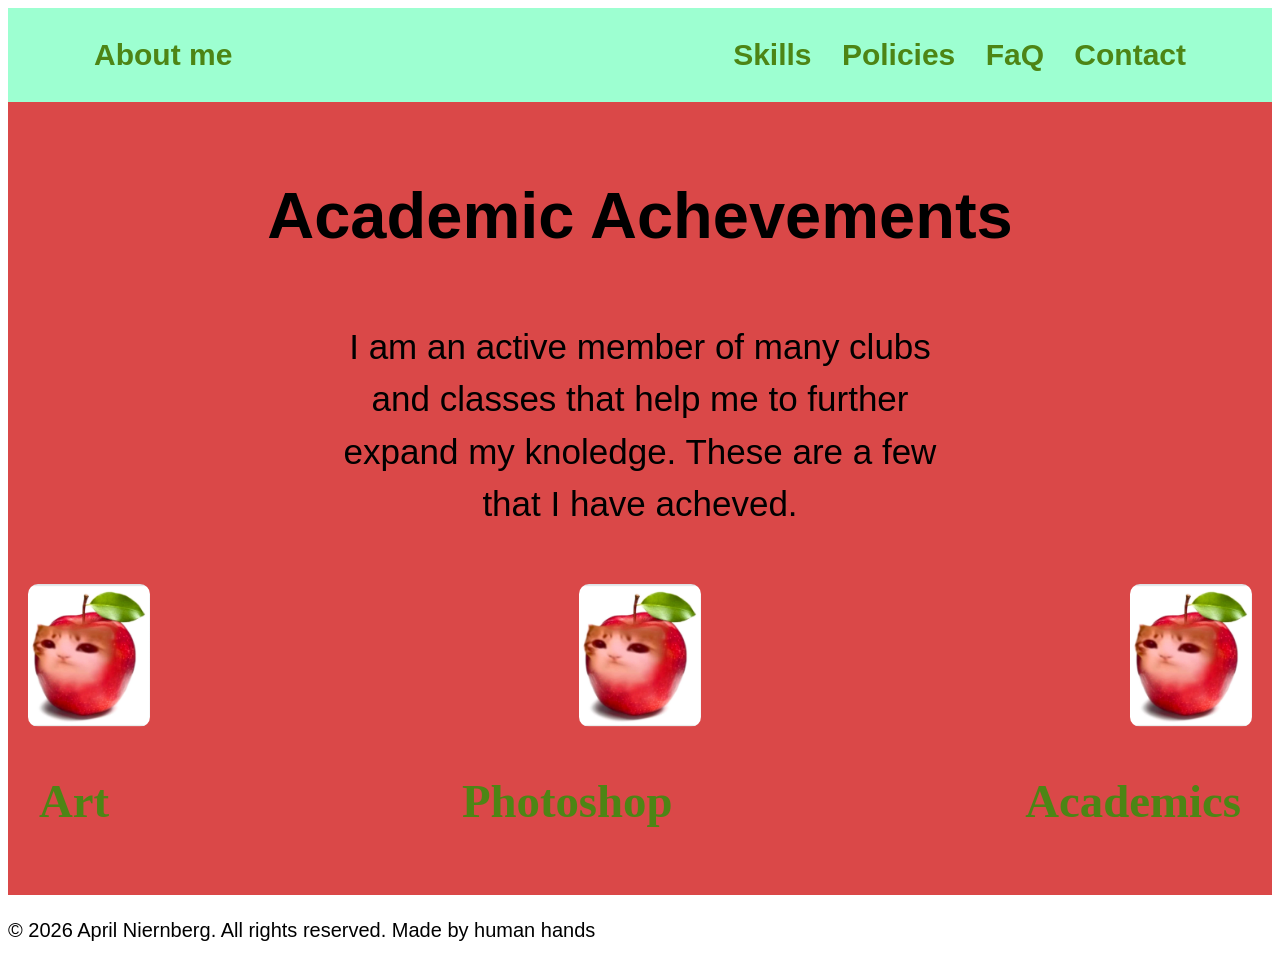
==== academics.htm @ 45ed94e7 "Finished (with placeholders) Art, Photoshop, and Academics!" ====
<!DOCTYPE html>
<html lang="en">
<head>
    <meta charset="UTF-8">
    <meta name="viewport" content="width=device-width, initial-scale=1.0">
    <link rel="stylesheet" href="style.css">
    <title>Academic Achevements</title>
</head>
<body>
    <header>
        <h1 style="text-align: left; float: left; padding-left: 65px"><a href="index.html">About me</a></h1>
        <h1 style="text-align: right; padding-right: 65px"><a href="skills.html">Skills</a> <a href="policies.html">Policies</a> <a href="faq.html">FaQ</a> <a href="contact.html">Contact</a></h1></h1>
    </header>
<main>
        <h1 style="font-size: 65px; text-align: center; padding-top: 1%; ">Academic Achevements</h1>
        <p style="font-size: 35px; text-align: center; padding-top: 2%; padding-left:25%; padding-right: 25%;">I am an active member of many clubs and classes that help me to further expand my knoledge. These are a few that I have acheved.</p>
    <br>
        <div class="art" style="display: flex; justify-content: space-between;"> 
        <img src="pics/catpple.jpg" style="width: 10%; height: auto; border-radius: 10px;" alt=image> 
        <img src="pics/catpple.jpg" style="width: 10%; height: auto; border-radius: 10px;" alt=image> 
        <img src="pics/catpple.jpg" style="width: 10%; height: auto; border-radius: 10px;" alt=image>  
    </div>
    <div style="font-size: 40px; display: flex; justify-content: space-between; align-items: center;"> 
        <h3><a href="art.htm">Art</a></h3> 
        <h3><a href="photoshop.htm">Photoshop</a></h3> 
        <h3><a href="academics.htm">Academics</a></h3> 
    </div>
    
</main>
    <footer>
        <p>&copy; 2026 April Niernberg. All rights reserved. Made by human hands</p>
    </footer>
</body>
</html>
---- style.css ----
header {
    padding: 10px;
    background-color: #9dffd1;
    text-align: center;}

main {
    padding: 20px;
    background-color: #da4848;
    }

p {
    font-size: 20px;
    line-height: 1.5;
    font-family: trebuchet ms, sans-serif;
}

footer {
    font-family: Arial, sans-serif;
}

h1 {
    font-family: trebuchet ms, sans-serif;
    font-size: 30px;
    font-weight: bold;
}

a {
    text-decoration: none;
    color: #4d8515;
    padding: 11px;
}

a:hover {
    color: #000000;
    background-color: #9dffd1;
    border-radius: 5px;
}

nav {
    background-color: #eb3bb1;
    float: left;
    height: 700px;
    width: 42%;
}
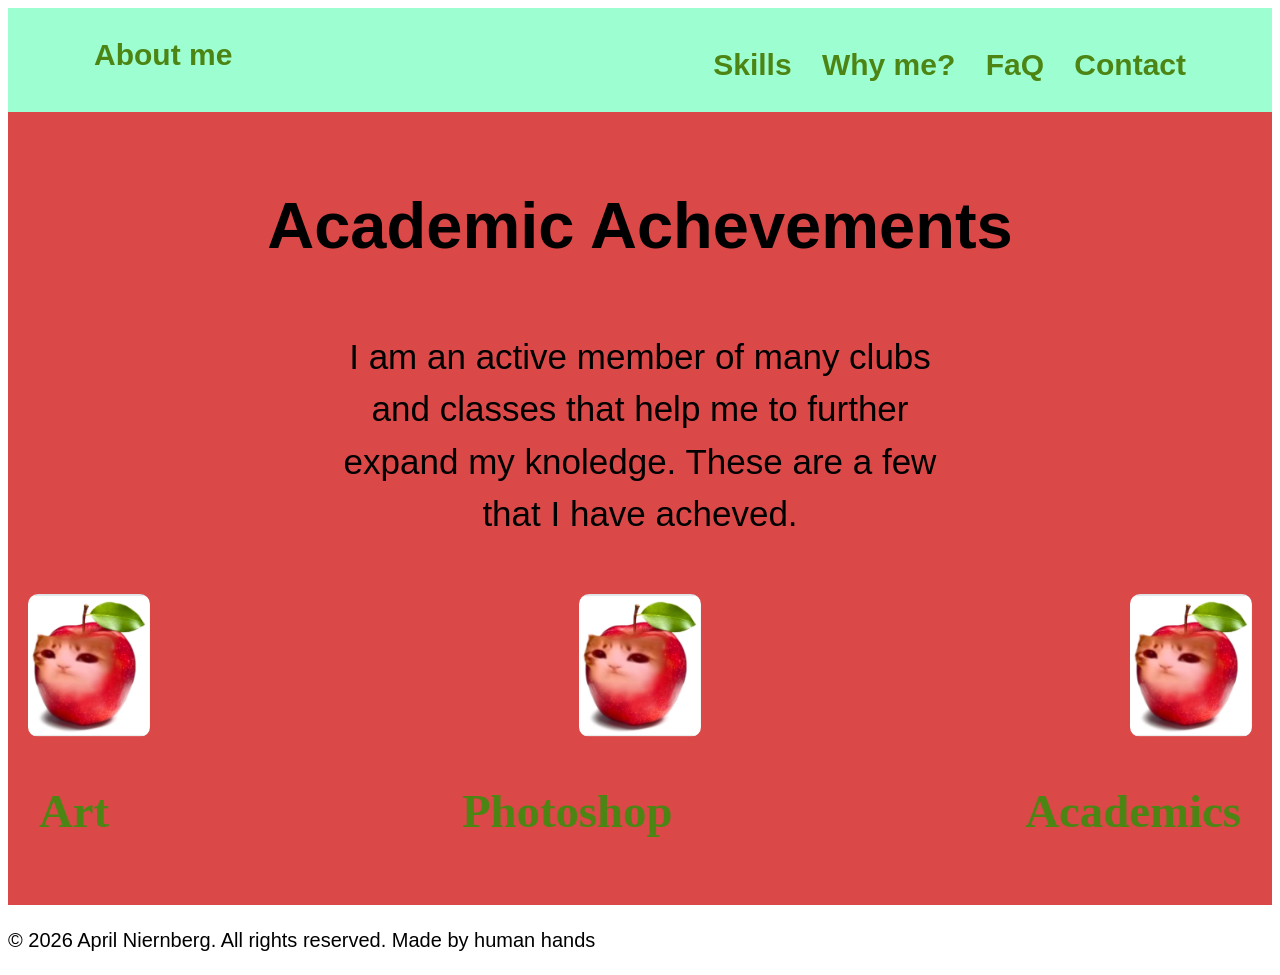
==== commit da2ea275: "Only things left is customization, Polishing FaQ, and Images. Getting close!" ====
--- a/academics.htm
+++ b/academics.htm
@@ -7,10 +7,21 @@
     <title>Academic Achevements</title>
 </head>
 <body>
-    <header>
-        <h1 style="text-align: left; float: left; padding-left: 65px"><a href="index.html">About me</a></h1>
-        <h1 style="text-align: right; padding-right: 65px"><a href="skills.html">Skills</a> <a href="policies.html">Policies</a> <a href="faq.html">FaQ</a> <a href="contact.html">Contact</a></h1></h1>
-    </header>
+<header>
+    <h1 style="text-align: left; float: left; padding-left: 65px"><a href="index.html">About me</a></h1>
+    <h1 style="text-align: right; padding-right: 65px">
+        <ul></ul>
+        <span onmouseenter="this.querySelector('span').style.display='block'" onmouseleave="this.querySelector('span').style.display='none'" style="position: relative; display: inline-block;">
+            <a href="skills.html">Skills</a>
+            <span style="display: none; position: absolute; right: 0; background: white; min-width: 140px; border: 1px solid #ccc;">
+                <a href="academics.htm" style="display: block; padding: 5px 10px; text-align: right;">Academics</a>
+                <a href="art.htm" style="display: block; padding: 5px 10px; text-align: right;">Art</a>
+                <a href="photoshop.htm" style="display: block; padding: 5px 10px; text-align: right;">Photoshop</a>
+            </span>
+        </span>
+        <a href="why-me.html">Why me?</a> <a href="faq.html">FaQ</a> <a href="contact.html">Contact</a>
+    </h1>
+</header>
 <main>
         <h1 style="font-size: 65px; text-align: center; padding-top: 1%; ">Academic Achevements</h1>
         <p style="font-size: 35px; text-align: center; padding-top: 2%; padding-left:25%; padding-right: 25%;">I am an active member of many clubs and classes that help me to further expand my knoledge. These are a few that I have acheved.</p>
--- a/style.css
+++ b/style.css
@@ -45,3 +45,9 @@
     width: 42%;
 }
 
+table {
+    width: 100%;
+    border-collapse: collapse;
+    table-layout: fixed;
+    padding: 150px;
+}
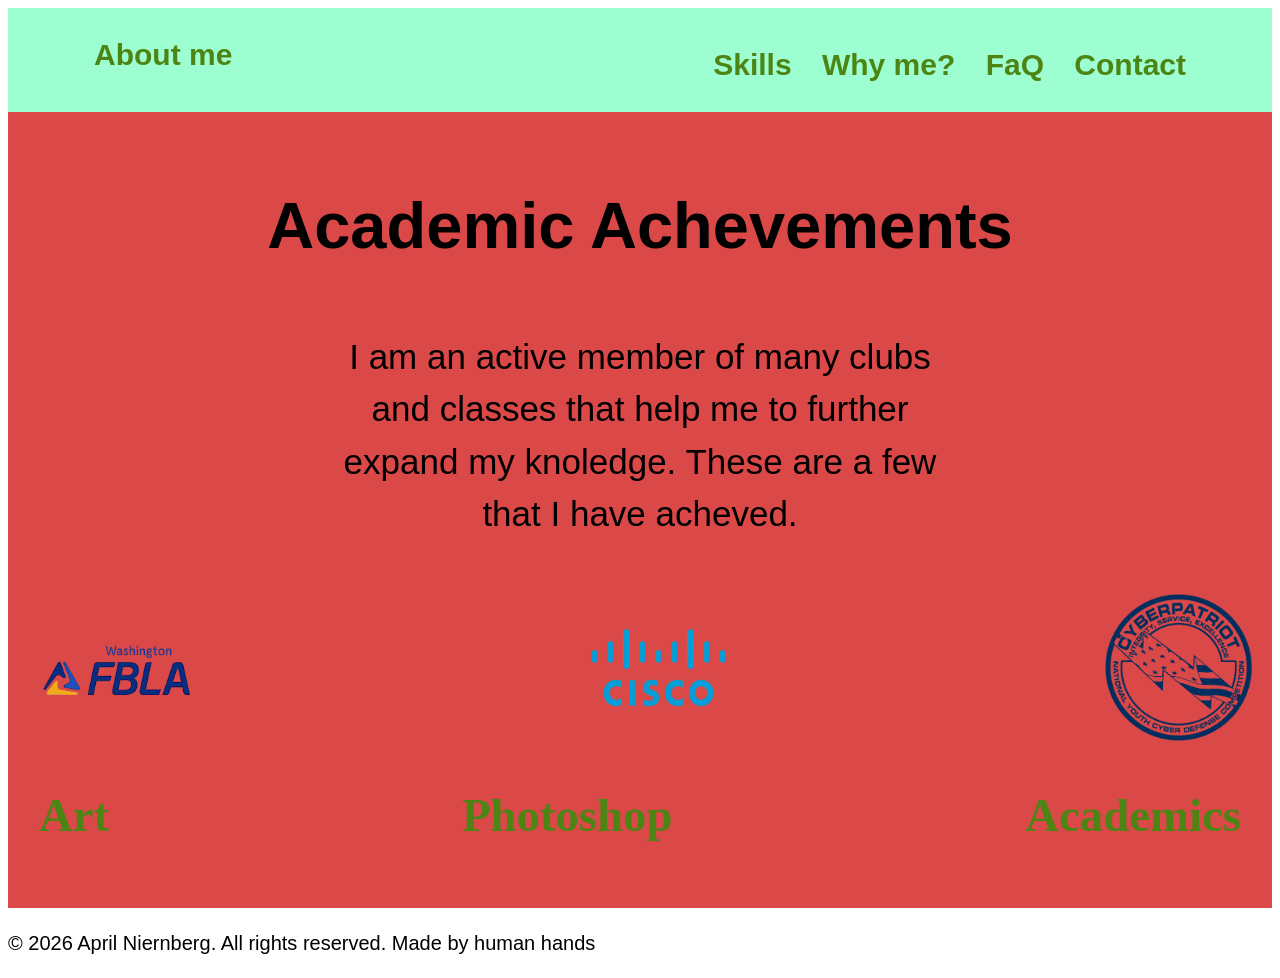
==== commit 3ae353f4: "I can make things pretty now :D" ====
--- a/academics.htm
+++ b/academics.htm
@@ -27,9 +27,9 @@
         <p style="font-size: 35px; text-align: center; padding-top: 2%; padding-left:25%; padding-right: 25%;">I am an active member of many clubs and classes that help me to further expand my knoledge. These are a few that I have acheved.</p>
     <br>
         <div class="art" style="display: flex; justify-content: space-between;"> 
-        <img src="pics/catpple.jpg" style="width: 10%; height: auto; border-radius: 10px;" alt=image> 
-        <img src="pics/catpple.jpg" style="width: 10%; height: auto; border-radius: 10px;" alt=image> 
-        <img src="pics/catpple.jpg" style="width: 10%; height: auto; border-radius: 10px;" alt=image>  
+        <img src="pics/fbla.png" style="width: 15%; height: auto; border-radius: 10px;" alt=image> 
+        <img src="pics/cisco.png" style="width: 11%; height: auto; border-radius: 10px;" alt=image> 
+        <img src="pics/cp-logo.png" style="width: 12%; height: auto; border-radius: 10px;" alt=image>  
     </div>
     <div style="font-size: 40px; display: flex; justify-content: space-between; align-items: center;"> 
         <h3><a href="art.htm">Art</a></h3> 
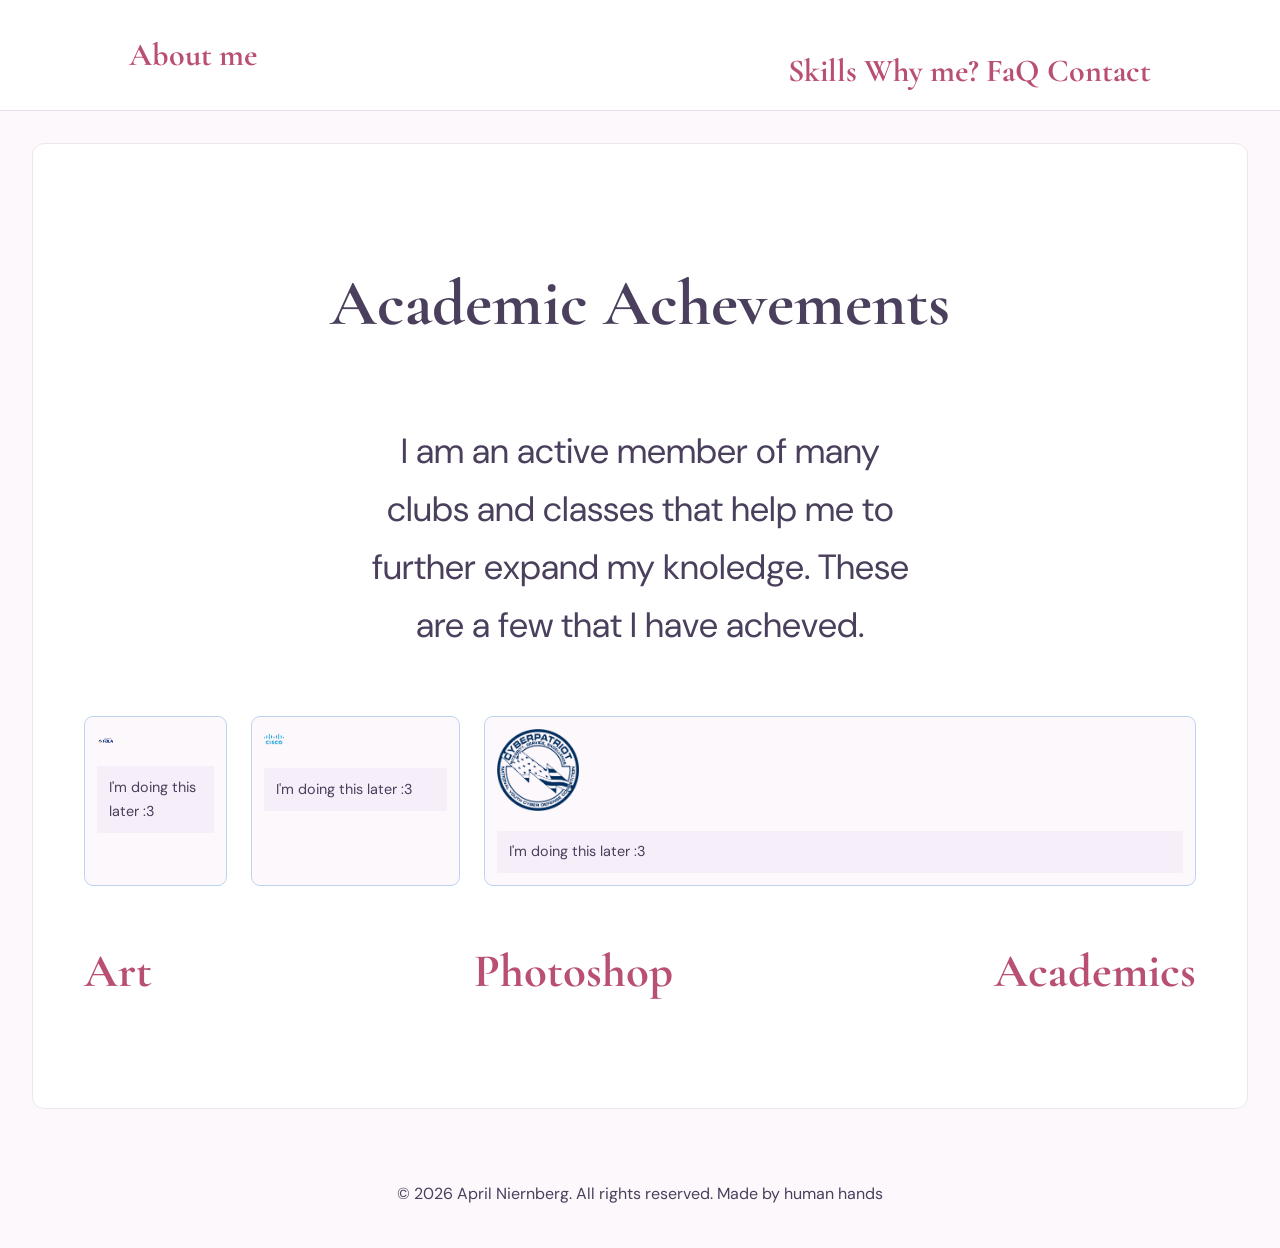
==== commit d07c5317: "I have made it pretty but now most of my pages dont work anymore. D:" ====
--- a/academics.htm
+++ b/academics.htm
@@ -3,6 +3,7 @@
 <head>
     <meta charset="UTF-8">
     <meta name="viewport" content="width=device-width, initial-scale=1.0">
+    <link href="https://fonts.googleapis.com/css2?family=Cormorant+Garamond:wght@500;600;700&family=DM+Sans:wght@400;500;600;700&display=swap" rel="stylesheet">
     <link rel="stylesheet" href="style.css">
     <title>Academic Achevements</title>
 </head>
@@ -27,9 +28,18 @@
         <p style="font-size: 35px; text-align: center; padding-top: 2%; padding-left:25%; padding-right: 25%;">I am an active member of many clubs and classes that help me to further expand my knoledge. These are a few that I have acheved.</p>
     <br>
         <div class="art" style="display: flex; justify-content: space-between;"> 
-        <img src="pics/fbla.png" style="width: 15%; height: auto; border-radius: 10px;" alt=image> 
-        <img src="pics/cisco.png" style="width: 11%; height: auto; border-radius: 10px;" alt=image> 
-        <img src="pics/cp-logo.png" style="width: 12%; height: auto; border-radius: 10px;" alt=image>  
+        <figure>
+            <img src="pics/fbla.png" style="width: 15%; height: auto; border-radius: 10px;" alt=image>
+            <figcaption>I'm doing this later :3</figcaption>
+        </figure>
+        <figure>
+            <img src="pics/cisco.png" style="width: 11%; height: auto; border-radius: 10px;" alt=image>
+            <figcaption>I'm doing this later :3</figcaption>
+        </figure>
+        <figure>
+            <img src="pics/cp-logo.png" style="width: 12%; height: auto; border-radius: 10px;" alt=image>
+            <figcaption>I'm doing this later :3</figcaption>
+        </figure>
     </div>
     <div style="font-size: 40px; display: flex; justify-content: space-between; align-items: center;"> 
         <h3><a href="art.htm">Art</a></h3> 
--- a/style.css
+++ b/style.css
@@ -1,53 +1,173 @@
+* {
+    box-sizing: border-box;
+}
+ 
+body {
+    margin: 0;
+    min-width: 320px;
+    background-color: #FDF8FC;
+    color: #4A3F5C;
+    font-family: "DM Sans", Arial, sans-serif;
+    line-height: 1.65;
+}
+ 
+h1, h3 {
+    font-family: "Cormorant Garamond", Georgia, serif;
 
-
+}
+ 
 header {
-    padding: 10px;
-    background-color: #9dffd1;
-    text-align: center;}
-
+    display: flex;
+    flex-wrap: wrap;
+    align-items: center;
+    justify-content: space-between;
+    gap: .5rem 1rem;
+    padding: .8rem 5%;
+    background-color: #FFFFFF;
+    border-bottom: 1px solid #E8DDEA;
+}
+ 
+header h1 {
+    float: none;
+    margin: 0;
+    padding: 0;
+}
+ 
+a {
+    color: #B94F73;
+    text-decoration: none;
+}
+ 
+a:hover,
+a:focus-visible {
+    color: #963C5C;
+    background-color: #FCEAF1;
+}
+ 
+header h1 > span {
+    position: relative;
+    display: inline-block;}
+ 
+header h1 > span > span {
+    right: 0;
+    z-index: 5;
+    border: 1px solid #E8DDEA;
+    background-color: #FFFFFF;
+}
+ 
+header h1 > span:hover > span,
+header h1 > span:focus-within > span {
+    display: block;
+}
+ 
 main {
-    padding: 20px;
-    background-color: #da4848;
+    width: min(100% - 2rem, 76rem);
+    height: auto;
+    margin: 2rem auto;
+    padding: clamp(1.25rem, 4vw, 3.5rem);
+    overflow-wrap: anywhere;
+    background-color: #FFFFFF;
+    border: 1px solid #EEE5ED;
+    border-radius: 12px;
+}
+ 
+p {
+    padding: 0;
+}
+ 
+img {
+    float: none;
+    max-width: 100%;
+    height: auto;
+}
+ 
+main > img {
+    display: block;
+    width: min(100%, 25rem);
+    margin: 1rem auto;
+}
+ 
+nav {
+    float: none;
+    width: 100%;
+    height: auto;
+    padding: 1rem 1.5rem;
+    background-color: #FCEAF1;
+    border: 4px solid #E8789A;
+}
+ 
+figure {
+    min-width: 0;
+    margin: 0;
+    padding: .75rem;
+    border: 1px solid #BCD4F0;
+    border-radius: 9px;
+    background-color: #FDF8FC;
     }
-
-p {
-    font-size: 20px;
-    line-height: 1.5;
-    font-family: trebuchet ms, sans-serif;
+ 
+figcaption {
+    margin-top: .7rem;
+    padding: .6rem .75rem;
+    background-color: #F6EEF8;
+    font-size: .9rem;
 }
-
+ 
+.art {
+    display: grid;
+    grid-template-columns: repeat(auto-fit, minmax(min(100%, 13rem), 1fr));
+    gap: 1.5rem;
+}
+ 
+main > div:not(.art) {
+    display: flex;
+    flex-wrap: wrap;
+    justify-content: space-between;
+    gap: .5rem 1rem;
+}
+ 
+table {
+    float: none;
+    width: 100%;
+    table-layout: fixed;
+    border-collapse: collapse;
+}
+ 
+th, td {
+    padding: .8rem;
+    border: 1px solid #E4D9E2;
+    overflow-wrap: anywhere;
+}
+ 
+input, textarea, button {
+    max-width: 100%;
+    padding: .7rem;
+    border: 1px solid #CFC3D1;
+    border-radius: 6px;
+    font: inherit;
+}
+ 
+button {
+    border: 0;
+    background-color: #B94F73;
+    color: #FFFFFF;
+}
+ 
 footer {
-    font-family: Arial, sans-serif;
+    padding: 1.5rem;
+    text-align: center;
 }
-
-h1 {
-    font-family: trebuchet ms, sans-serif;
-    font-size: 30px;
-    font-weight: bold;
-}
-
-a {
-    text-decoration: none;
-    color: #4d8515;
-    padding: 11px;
-}
-
-a:hover {
-    color: #000000;
-    background-color: #9dffd1;
-    border-radius: 5px;
-}
-
-nav {
-    background-color: #eb3bb1;
-    float: left;
-    height: 700px;
-    width: 42%;
-}
-
-table {
-    width: 100%;
-    border-collapse: collapse;
-    table-layout: fixed;
-    padding: 150px;
-}
+ 
+@media (max-width: 760px) {
+    header {
+        flex-direction: column;
+        align-items: flex-start;
+    }
+ 
+    header h1 > span > span {
+        position: static;
+    }
+ 
+    table {
+        font-size: .8rem;
+    }
+}
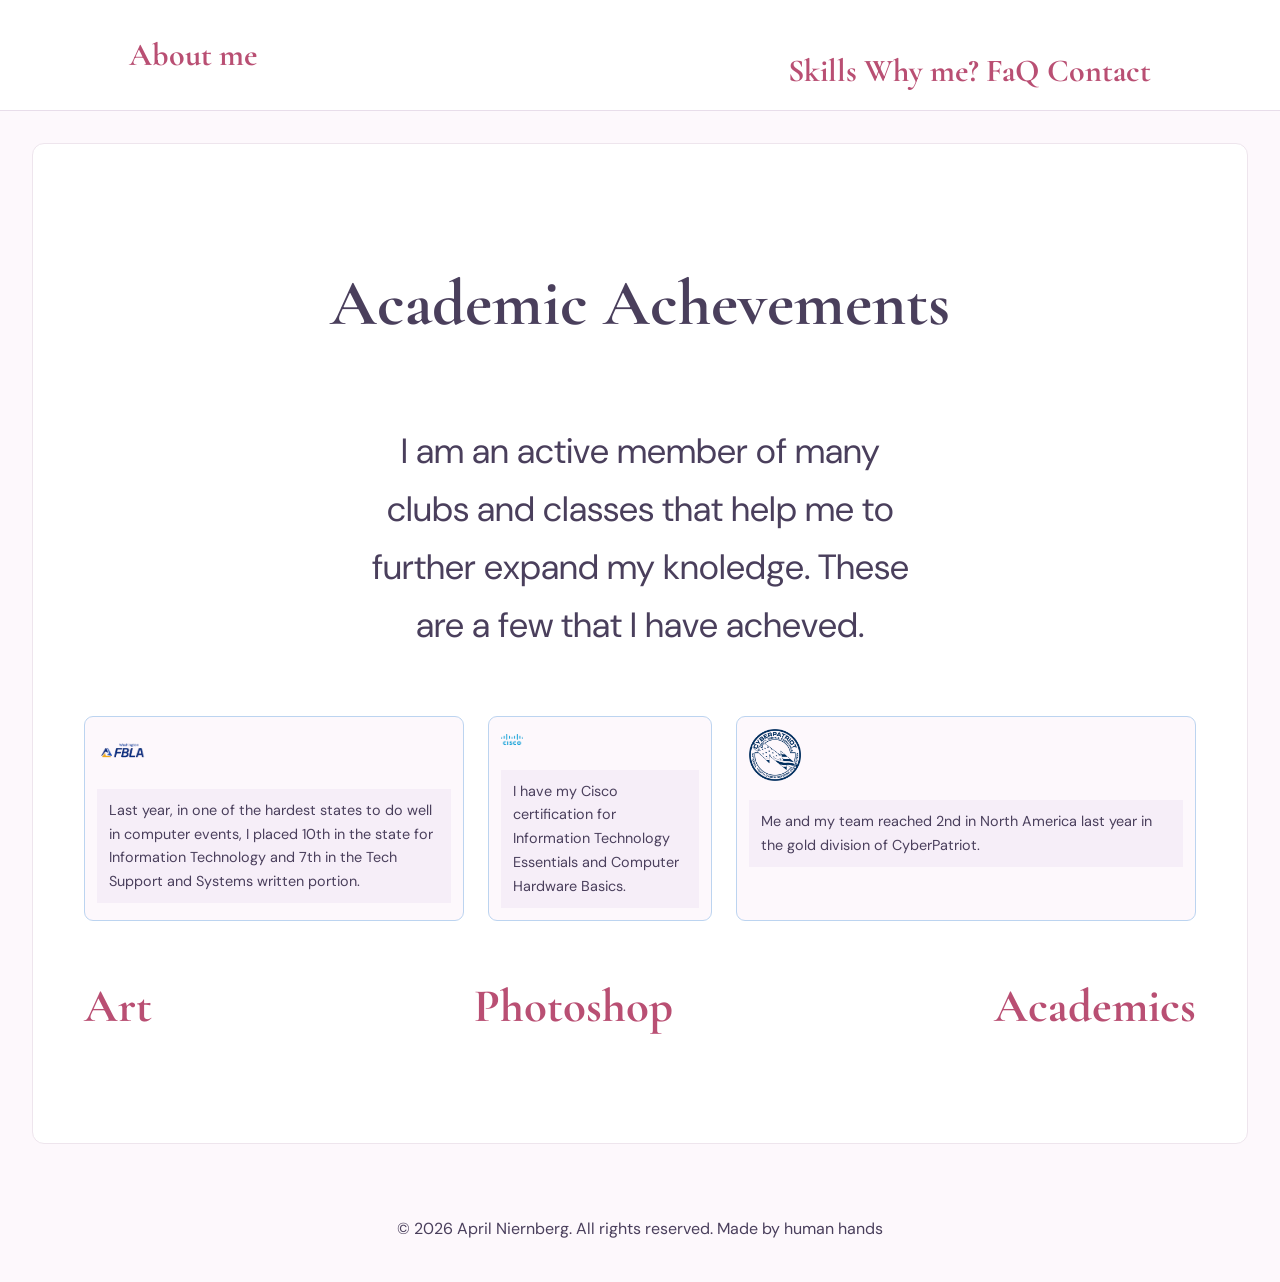
==== commit 4e9ef2b2: "Added bottom text for my skills pictures." ====
--- a/academics.htm
+++ b/academics.htm
@@ -30,15 +30,15 @@
         <div class="art" style="display: flex; justify-content: space-between;"> 
         <figure>
             <img src="pics/fbla.png" style="width: 15%; height: auto; border-radius: 10px;" alt=image>
-            <figcaption>I'm doing this later :3</figcaption>
+            <figcaption>Last year, in one of the hardest states to do well in computer events, I placed 10th in the state for Information Technology and 7th in the Tech Support and Systems written portion.</figcaption>
         </figure>
         <figure>
             <img src="pics/cisco.png" style="width: 11%; height: auto; border-radius: 10px;" alt=image>
-            <figcaption>I'm doing this later :3</figcaption>
+            <figcaption>I have my Cisco certification for Information Technology Essentials and Computer Hardware Basics.</figcaption>
         </figure>
         <figure>
             <img src="pics/cp-logo.png" style="width: 12%; height: auto; border-radius: 10px;" alt=image>
-            <figcaption>I'm doing this later :3</figcaption>
+            <figcaption>Me and my team reached 2nd in North America last year in the gold division of CyberPatriot.</figcaption>
         </figure>
     </div>
     <div style="font-size: 40px; display: flex; justify-content: space-between; align-items: center;"> 
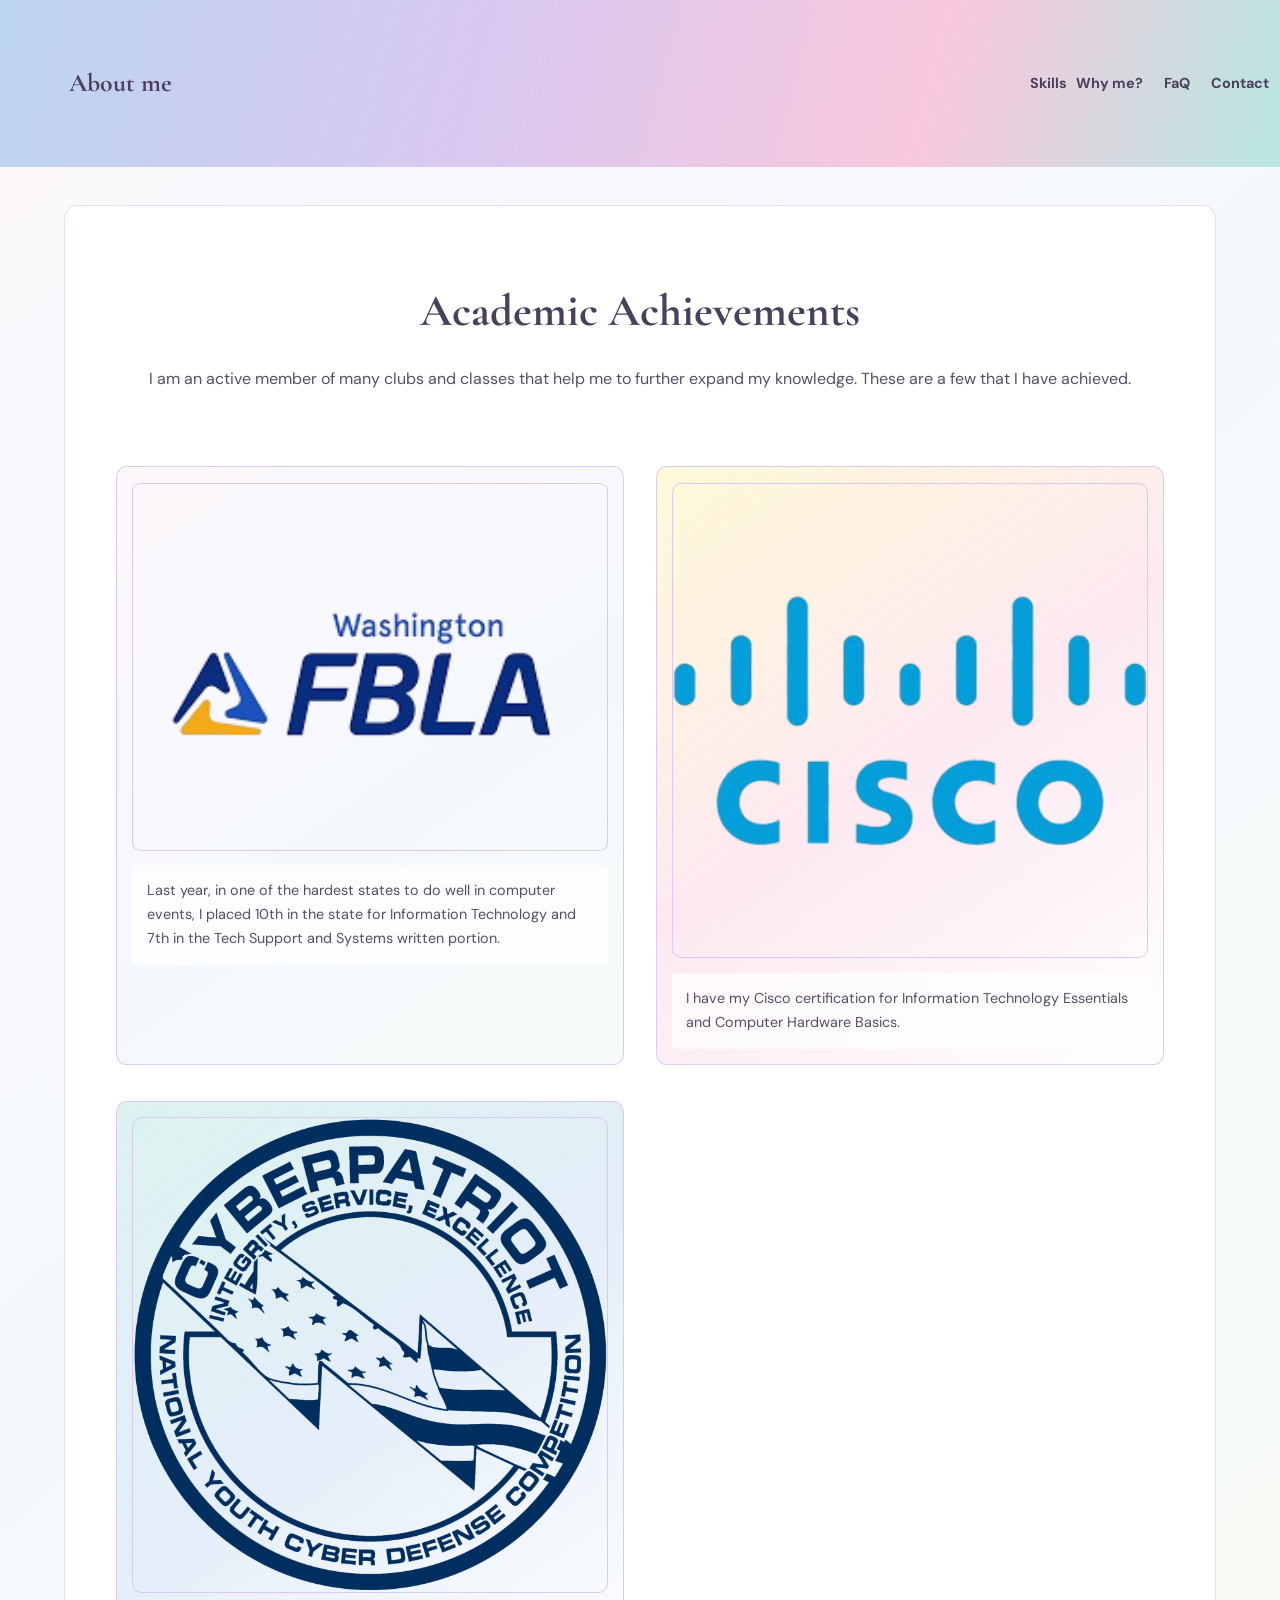
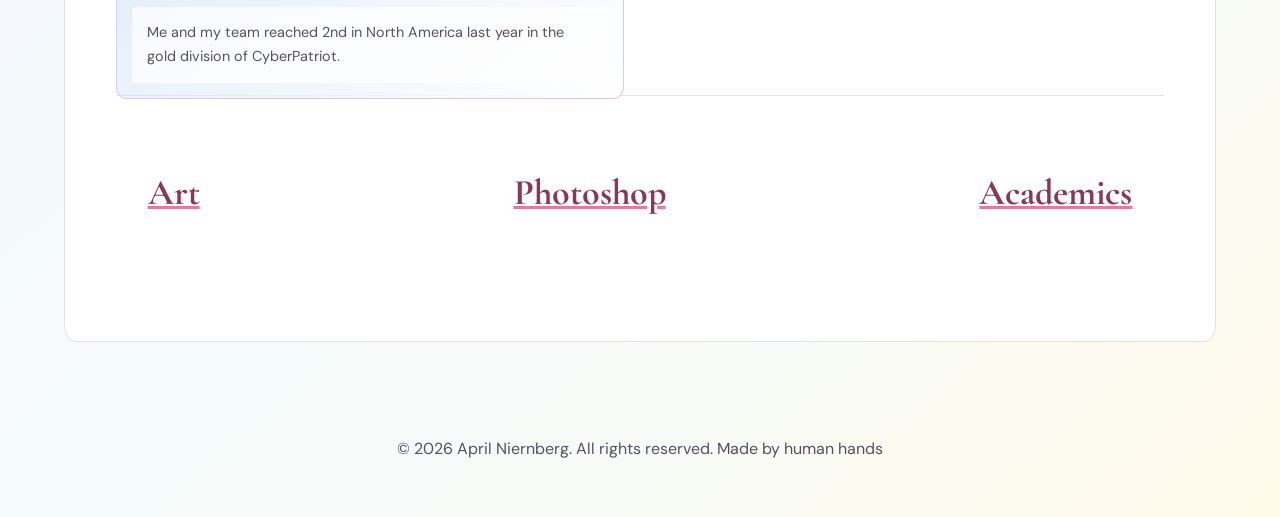
==== commit e163f8a9: "It is now 12:30AM. I have gotten most of the work done, I am so tired and still have a few bugs. im " ====
--- a/academics.htm
+++ b/academics.htm
@@ -5,50 +5,50 @@
     <meta name="viewport" content="width=device-width, initial-scale=1.0">
     <link href="https://fonts.googleapis.com/css2?family=Cormorant+Garamond:wght@500;600;700&family=DM+Sans:wght@400;500;600;700&display=swap" rel="stylesheet">
     <link rel="stylesheet" href="style.css">
-    <title>Academic Achevements</title>
+    <title>Academic Achievements</title>
 </head>
 <body>
 <header>
-    <h1 style="text-align: left; float: left; padding-left: 65px"><a href="index.html">About me</a></h1>
-    <h1 style="text-align: right; padding-right: 65px">
+    <h1 style="white-space: nowrap;"><a href="index.html">About me</a></h1>
+    <h1 style="white-space: nowrap;">
         <ul></ul>
-        <span onmouseenter="this.querySelector('span').style.display='block'" onmouseleave="this.querySelector('span').style.display='none'" style="position: relative; display: inline-block;">
+        <span onmouseenter="this.querySelector('span').style.display='block'" onmouseleave="this.querySelector('span').style.display='none'">
             <a href="skills.html">Skills</a>
-            <span style="display: none; position: absolute; right: 0; background: white; min-width: 140px; border: 1px solid #ccc;">
-                <a href="academics.htm" style="display: block; padding: 5px 10px; text-align: right;">Academics</a>
-                <a href="art.htm" style="display: block; padding: 5px 10px; text-align: right;">Art</a>
-                <a href="photoshop.htm" style="display: block; padding: 5px 10px; text-align: right;">Photoshop</a>
+            <span>
+                <a href="academics.htm">Academics</a>
+                <a href="art.htm">Art</a>
+                <a href="photoshop.htm">Photoshop</a>
             </span>
         </span>
         <a href="why-me.html">Why me?</a> <a href="faq.html">FaQ</a> <a href="contact.html">Contact</a>
     </h1>
 </header>
-<main>
-        <h1 style="font-size: 65px; text-align: center; padding-top: 1%; ">Academic Achevements</h1>
-        <p style="font-size: 35px; text-align: center; padding-top: 2%; padding-left:25%; padding-right: 25%;">I am an active member of many clubs and classes that help me to further expand my knoledge. These are a few that I have acheved.</p>
+<main style="width: 90%; margin: 3% auto; padding: 4%; border: thin solid #E8DDEA; border-radius: 1%; background-color: #FFFFFF">
+        <h1 style="text-align: center">Academic Achievements</h1>
+        <p style="text-align: center">I am an active member of many clubs and classes that help me to further expand my knowledge. These are a few that I have achieved.</p>
     <br>
-        <div class="art" style="display: flex; justify-content: space-between;"> 
-        <figure>
-            <img src="pics/fbla.png" style="width: 15%; height: auto; border-radius: 10px;" alt=image>
-            <figcaption>Last year, in one of the hardest states to do well in computer events, I placed 10th in the state for Information Technology and 7th in the Tech Support and Systems written portion.</figcaption>
+        <div class="art" style="display: grid; grid-template-columns: repeat(auto-fit, minmax(45%, 1fr)); gap: 3%; margin: 3% 0">
+        <figure style="min-width: 0; margin: 0; padding: 3%; border: thin solid #D9C8F0; border-radius: 2%; background: linear-gradient(145deg, #FDF8FC, #F4F8FD 55%, #F6FBF9)">
+            <img src="pics/fbla.png" style="display: block; width: 100%; max-width: 100%; height: auto; border: thin solid #D9C8F0; border-radius: 2%" alt=image>
+            <figcaption style="margin-top: 3%; padding: 3%; border-radius: 2%; background-color: #FFFFFFB8; color: #574E64; font-size: 90%">Last year, in one of the hardest states to do well in computer events, I placed 10th in the state for Information Technology and 7th in the Tech Support and Systems written portion.</figcaption>
         </figure>
-        <figure>
-            <img src="pics/cisco.png" style="width: 11%; height: auto; border-radius: 10px;" alt=image>
-            <figcaption>I have my Cisco certification for Information Technology Essentials and Computer Hardware Basics.</figcaption>
+        <figure style="min-width: 0; margin: 0; padding: 3%; border: thin solid #D9C8F0; border-radius: 2%; background: linear-gradient(145deg, #FFF3B080, #F8C8DC66, #FFFFFF)">
+            <img src="pics/cisco.png" style="display: block; width: 100%; max-width: 100%; height: auto; border: thin solid #D9C8F0; border-radius: 2%" alt=image>
+            <figcaption style="margin-top: 3%; padding: 3%; border-radius: 2%; background-color: #FFFFFFB8; color: #574E64; font-size: 90%">I have my Cisco certification for Information Technology Essentials and Computer Hardware Basics.</figcaption>
         </figure>
-        <figure>
-            <img src="pics/cp-logo.png" style="width: 12%; height: auto; border-radius: 10px;" alt=image>
-            <figcaption>Me and my team reached 2nd in North America last year in the gold division of CyberPatriot.</figcaption>
+        <figure style="min-width: 0; margin: 0; padding: 3%; border: thin solid #D9C8F0; border-radius: 2%; background: linear-gradient(145deg, #B8E6E080, #BCD4F066, #FFFFFF)">
+            <img src="pics/cp-logo.png" style="display: block; width: 100%; max-width: 100%; height: auto; border: thin solid #D9C8F0; border-radius: 2%" alt=image>
+            <figcaption style="margin-top: 3%; padding: 3%; border-radius: 2%; background-color: #FFFFFFB8; color: #574E64; font-size: 90%">Me and my team reached 2nd in North America last year in the gold division of CyberPatriot.</figcaption>
         </figure>
     </div>
-    <div style="font-size: 40px; display: flex; justify-content: space-between; align-items: center;"> 
+    <div style="font-size: 150%; display: flex; flex-wrap: wrap; justify-content: space-between; align-items: center; gap: 3%; margin-top: 3%; border-top: thin solid #E8DDEA; padding: 3%">
         <h3><a href="art.htm">Art</a></h3> 
         <h3><a href="photoshop.htm">Photoshop</a></h3> 
         <h3><a href="academics.htm">Academics</a></h3> 
     </div>
     
 </main>
-    <footer>
+    <footer style="padding: 3%; color: #665D70; text-align: center">
         <p>&copy; 2026 April Niernberg. All rights reserved. Made by human hands</p>
     </footer>
 </body>
--- a/style.css
+++ b/style.css
@@ -1,173 +1,175 @@
 * {
     box-sizing: border-box;
 }
- 
+
 body {
     margin: 0;
-    min-width: 320px;
-    background-color: #FDF8FC;
+    min-width: 100%;
+    background: linear-gradient(138deg, #FDF8FC, #F4F8FD 42%, #F6FBF9 76%, #FFF9E9);
     color: #4A3F5C;
     font-family: "DM Sans", Arial, sans-serif;
     line-height: 1.65;
 }
- 
-h1, h3 {
-    font-family: "Cormorant Garamond", Georgia, serif;
 
-}
- 
 header {
+    position: relative;
+    z-index: 2;
     display: flex;
-    flex-wrap: wrap;
     align-items: center;
     justify-content: space-between;
-    gap: .5rem 1rem;
-    padding: .8rem 5%;
-    background-color: #FFFFFF;
-    border-bottom: 1px solid #E8DDEA;
+    gap: 2%;
+    padding: 5% 5%;
+    background: linear-gradient(105deg, #BCD4F0, #D9C8F0 38%, #F8C8DC 72%, #B8E6E0);
 }
- 
+
+h1,
+h3 {
+    font-family: "Cormorant Garamond", Georgia, serif;
+}
+
 header h1 {
-    float: none;
     margin: 0;
-    padding: 0;
+    font-size: 160%;
+    line-height: 1.2;
 }
- 
+
+header h1:last-child {
+    display: flex;
+    align-items: center;
+    gap: 1%;
+    font-family: "DM Sans", Arial, sans-serif;
+    font-size: 90%;
+}
+
+header h1 ul {
+    display: none;
+}
+
 a {
-    color: #B94F73;
+    color: #8C3656;
     text-decoration: none;
 }
- 
-a:hover,
-a:focus-visible {
-    color: #963C5C;
-    background-color: #FCEAF1;
+
+header a {
+    display: inline-block;
+    padding: 4% 5%;
+    border-radius: 8%;
+    color: #4A3F5C;
 }
- 
+
+header a:hover,
+header a:focus-visible {
+    background-color: #FFFFFF80;
+}
+
 header h1 > span {
     position: relative;
-    display: inline-block;}
- 
+    display: inline-block;
+}
+
 header h1 > span > span {
-    right: 0;
+    position: absolute;
+    top: 100%;
+    left: 0%;
     z-index: 5;
-    border: 1px solid #E8DDEA;
+    display: none;
+    width: 300%;
+    padding: 10%;
+    border: thin solid #D9C8F0;
+    border-radius: 7%;
     background-color: #FFFFFF;
 }
- 
+
 header h1 > span:hover > span,
 header h1 > span:focus-within > span {
     display: block;
 }
- 
-main {
-    width: min(100% - 2rem, 76rem);
-    height: auto;
-    margin: 2rem auto;
-    padding: clamp(1.25rem, 4vw, 3.5rem);
-    overflow-wrap: anywhere;
-    background-color: #FFFFFF;
-    border: 1px solid #EEE5ED;
-    border-radius: 12px;
+
+header h1 > span > span a {
+    display: block;
+    padding: 7%;
 }
- 
-p {
-    padding: 0;
+
+h1 {
+    color: #4A3F5C;
+    font-size: 280%;
+    line-height: 1.05;
 }
- 
-img {
-    float: none;
-    max-width: 100%;
-    height: auto;
-}
- 
-main > img {
-    display: block;
-    width: min(100%, 25rem);
-    margin: 1rem auto;
-}
- 
-nav {
-    float: none;
-    width: 100%;
-    height: auto;
-    padding: 1rem 1.5rem;
-    background-color: #FCEAF1;
-    border: 4px solid #E8789A;
-}
- 
-figure {
+
+h3 {
+    font-size: 150%;
     min-width: 0;
-    margin: 0;
-    padding: .75rem;
-    border: 1px solid #BCD4F0;
-    border-radius: 9px;
-    background-color: #FDF8FC;
-    }
- 
-figcaption {
-    margin-top: .7rem;
-    padding: .6rem .75rem;
-    background-color: #F6EEF8;
-    font-size: .9rem;
-}
- 
-.art {
-    display: grid;
-    grid-template-columns: repeat(auto-fit, minmax(min(100%, 13rem), 1fr));
-    gap: 1.5rem;
-}
- 
-main > div:not(.art) {
-    display: flex;
-    flex-wrap: wrap;
-    justify-content: space-between;
-    gap: .5rem 1rem;
-}
- 
-table {
-    float: none;
-    width: 100%;
-    table-layout: fixed;
-    border-collapse: collapse;
-}
- 
-th, td {
-    padding: .8rem;
-    border: 1px solid #E4D9E2;
     overflow-wrap: anywhere;
 }
- 
-input, textarea, button {
-    max-width: 100%;
-    padding: .7rem;
-    border: 1px solid #CFC3D1;
-    border-radius: 6px;
-    font: inherit;
+
+p {
+    color: #574E64;
+    font-size: 100%;
+    line-height: 1.75;
 }
- 
-button {
-    border: 0;
-    background-color: #B94F73;
-    color: #FFFFFF;
+
+main a {
+    text-decoration: underline;
+    text-decoration-color: #E8789A;
 }
- 
-footer {
-    padding: 1.5rem;
-    text-align: center;
+
+th,
+td {
+    padding: 2%;
+    border: thin solid #E8DDEA;
+    text-align: left;
+    overflow-wrap: anywhere;
 }
- 
-@media (max-width: 760px) {
+
+th {
+    background-color: #BCD4F080;
+    color: #4A3F5C;
+}
+
+:focus-visible {
+    outline: thin solid #9E3E61;
+}
+
+main a:hover {
+    color: #6E2945;
+}
+
+@media (orientation: landscape) {
+    main:has(> nav) {
+        display: grid;
+        grid-template-columns: 38% 58%;
+        align-items: start;
+        column-gap: 4%;
+    }
+
+    main:has(> nav) > h1,
+    main:has(> nav) > p:first-of-type {
+        grid-column: 1 / -1;
+    }
+
+    main:has(> nav) > nav {
+        grid-column: 1;
+        grid-row: 3 / span 3;
+    }
+
+    main:has(> nav) > p:not(:first-of-type) {
+        grid-column: 2;
+    }
+
+    main:has(> nav) > br {
+        display: none;
+    }
+}
+
+@media (orientation: portrait) {
     header {
+        align-items: flex-start;
         flex-direction: column;
-        align-items: flex-start;
     }
- 
-    header h1 > span > span {
-        position: static;
-    }
- 
-    table {
-        font-size: .8rem;
+
+    header h1:last-child {
+        justify-content: flex-start;
+        flex-wrap: wrap;
+        width: 100%;
     }
 }
